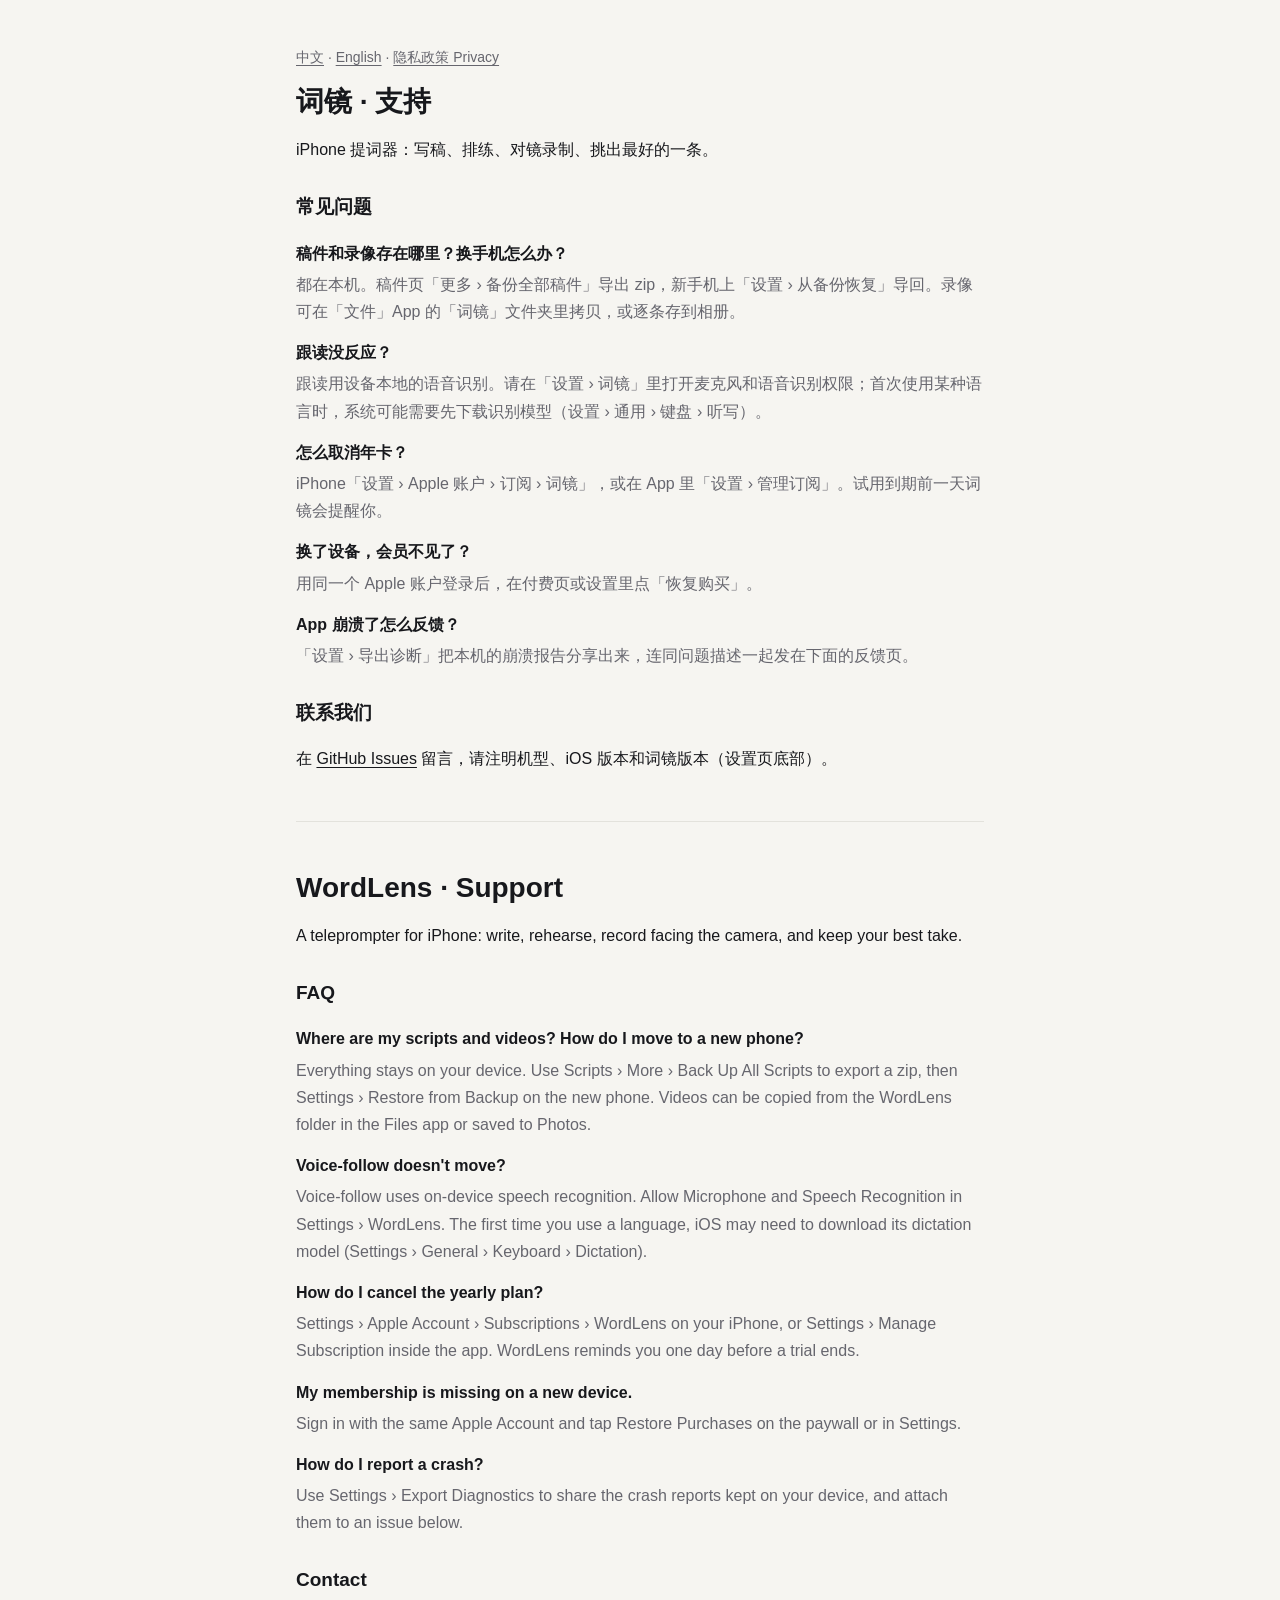
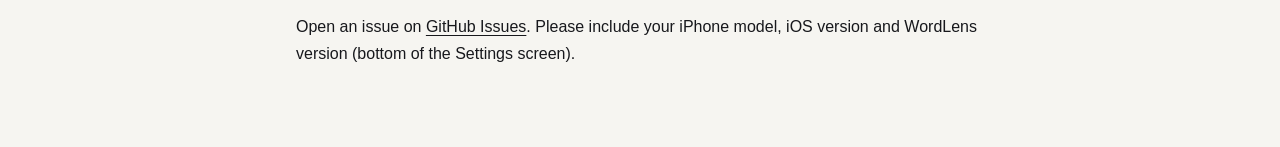
==== index.html @ 262d3c73 "docs: 隐私政策与支持页（中英双语），发布到 GitHub Pages Co-Authored-By: Claude Opus 5.5 <noreply@anthropic.com>" ====
<!doctype html>
<html lang="zh-Hans">
<head>
<meta charset="utf-8">
<meta name="viewport" content="width=device-width, initial-scale=1">
<title>词镜 WordLens · 支持 Support</title>
<link rel="stylesheet" href="style.css">
</head>
<body>
<main>
<p class="lang"><a href="#zh">中文</a> · <a href="#en">English</a> · <a href="privacy.html">隐私政策 Privacy</a></p>

<section id="zh">
<h1>词镜 · 支持</h1>
<p>iPhone 提词器：写稿、排练、对镜录制、挑出最好的一条。</p>

<h2>常见问题</h2>
<dl>
<dt>稿件和录像存在哪里？换手机怎么办？</dt>
<dd>都在本机。稿件页「更多 › 备份全部稿件」导出 zip，新手机上「设置 › 从备份恢复」导回。录像可在「文件」App 的「词镜」文件夹里拷贝，或逐条存到相册。</dd>
<dt>跟读没反应？</dt>
<dd>跟读用设备本地的语音识别。请在「设置 › 词镜」里打开麦克风和语音识别权限；首次使用某种语言时，系统可能需要先下载识别模型（设置 › 通用 › 键盘 › 听写）。</dd>
<dt>怎么取消年卡？</dt>
<dd>iPhone「设置 › Apple 账户 › 订阅 › 词镜」，或在 App 里「设置 › 管理订阅」。试用到期前一天词镜会提醒你。</dd>
<dt>换了设备，会员不见了？</dt>
<dd>用同一个 Apple 账户登录后，在付费页或设置里点「恢复购买」。</dd>
<dt>App 崩溃了怎么反馈？</dt>
<dd>「设置 › 导出诊断」把本机的崩溃报告分享出来，连同问题描述一起发在下面的反馈页。</dd>
</dl>

<h2>联系我们</h2>
<p>在 <a href="https://github.com/kawhi-z/wordlens-app/issues">GitHub Issues</a> 留言，请注明机型、iOS 版本和词镜版本（设置页底部）。</p>
</section>

<hr>

<section id="en" lang="en">
<h1>WordLens · Support</h1>
<p>A teleprompter for iPhone: write, rehearse, record facing the camera, and keep your best take.</p>

<h2>FAQ</h2>
<dl>
<dt>Where are my scripts and videos? How do I move to a new phone?</dt>
<dd>Everything stays on your device. Use Scripts › More › Back Up All Scripts to export a zip, then Settings › Restore from Backup on the new phone. Videos can be copied from the WordLens folder in the Files app or saved to Photos.</dd>
<dt>Voice-follow doesn't move?</dt>
<dd>Voice-follow uses on-device speech recognition. Allow Microphone and Speech Recognition in Settings › WordLens. The first time you use a language, iOS may need to download its dictation model (Settings › General › Keyboard › Dictation).</dd>
<dt>How do I cancel the yearly plan?</dt>
<dd>Settings › Apple Account › Subscriptions › WordLens on your iPhone, or Settings › Manage Subscription inside the app. WordLens reminds you one day before a trial ends.</dd>
<dt>My membership is missing on a new device.</dt>
<dd>Sign in with the same Apple Account and tap Restore Purchases on the paywall or in Settings.</dd>
<dt>How do I report a crash?</dt>
<dd>Use Settings › Export Diagnostics to share the crash reports kept on your device, and attach them to an issue below.</dd>
</dl>

<h2>Contact</h2>
<p>Open an issue on <a href="https://github.com/kawhi-z/wordlens-app/issues">GitHub Issues</a>. Please include your iPhone model, iOS version and WordLens version (bottom of the Settings screen).</p>
</section>
</main>
</body>
</html>
---- style.css ----
:root { --page: #f6f5f1; --text: #17181c; --secondary: #66666e; --rule: #e3e2dc; }
@media (prefers-color-scheme: dark) { :root { --page: #0e0e10; --text: #ececee; --secondary: #a0a0a8; --rule: #2a2a2e; } }
* { box-sizing: border-box; }
body { margin: 0; background: var(--page); color: var(--text);
  font: 16px/1.7 -apple-system, BlinkMacSystemFont, "PingFang SC", "Helvetica Neue", sans-serif; }
main { max-width: 720px; margin: 0 auto; padding: 32px 16px 64px; }
h1 { font-size: 28px; line-height: 1.3; margin: 8px 0 4px; }
h2 { font-size: 19px; margin: 28px 0 8px; }
a { color: inherit; text-underline-offset: 3px; }
.lang, .meta { color: var(--secondary); font-size: 14px; }
dt { font-weight: 600; margin-top: 14px; }
dd { margin: 4px 0 0; color: var(--secondary); }
hr { border: 0; border-top: 1px solid var(--rule); margin: 48px 0; }
ul { padding-left: 1.2em; }
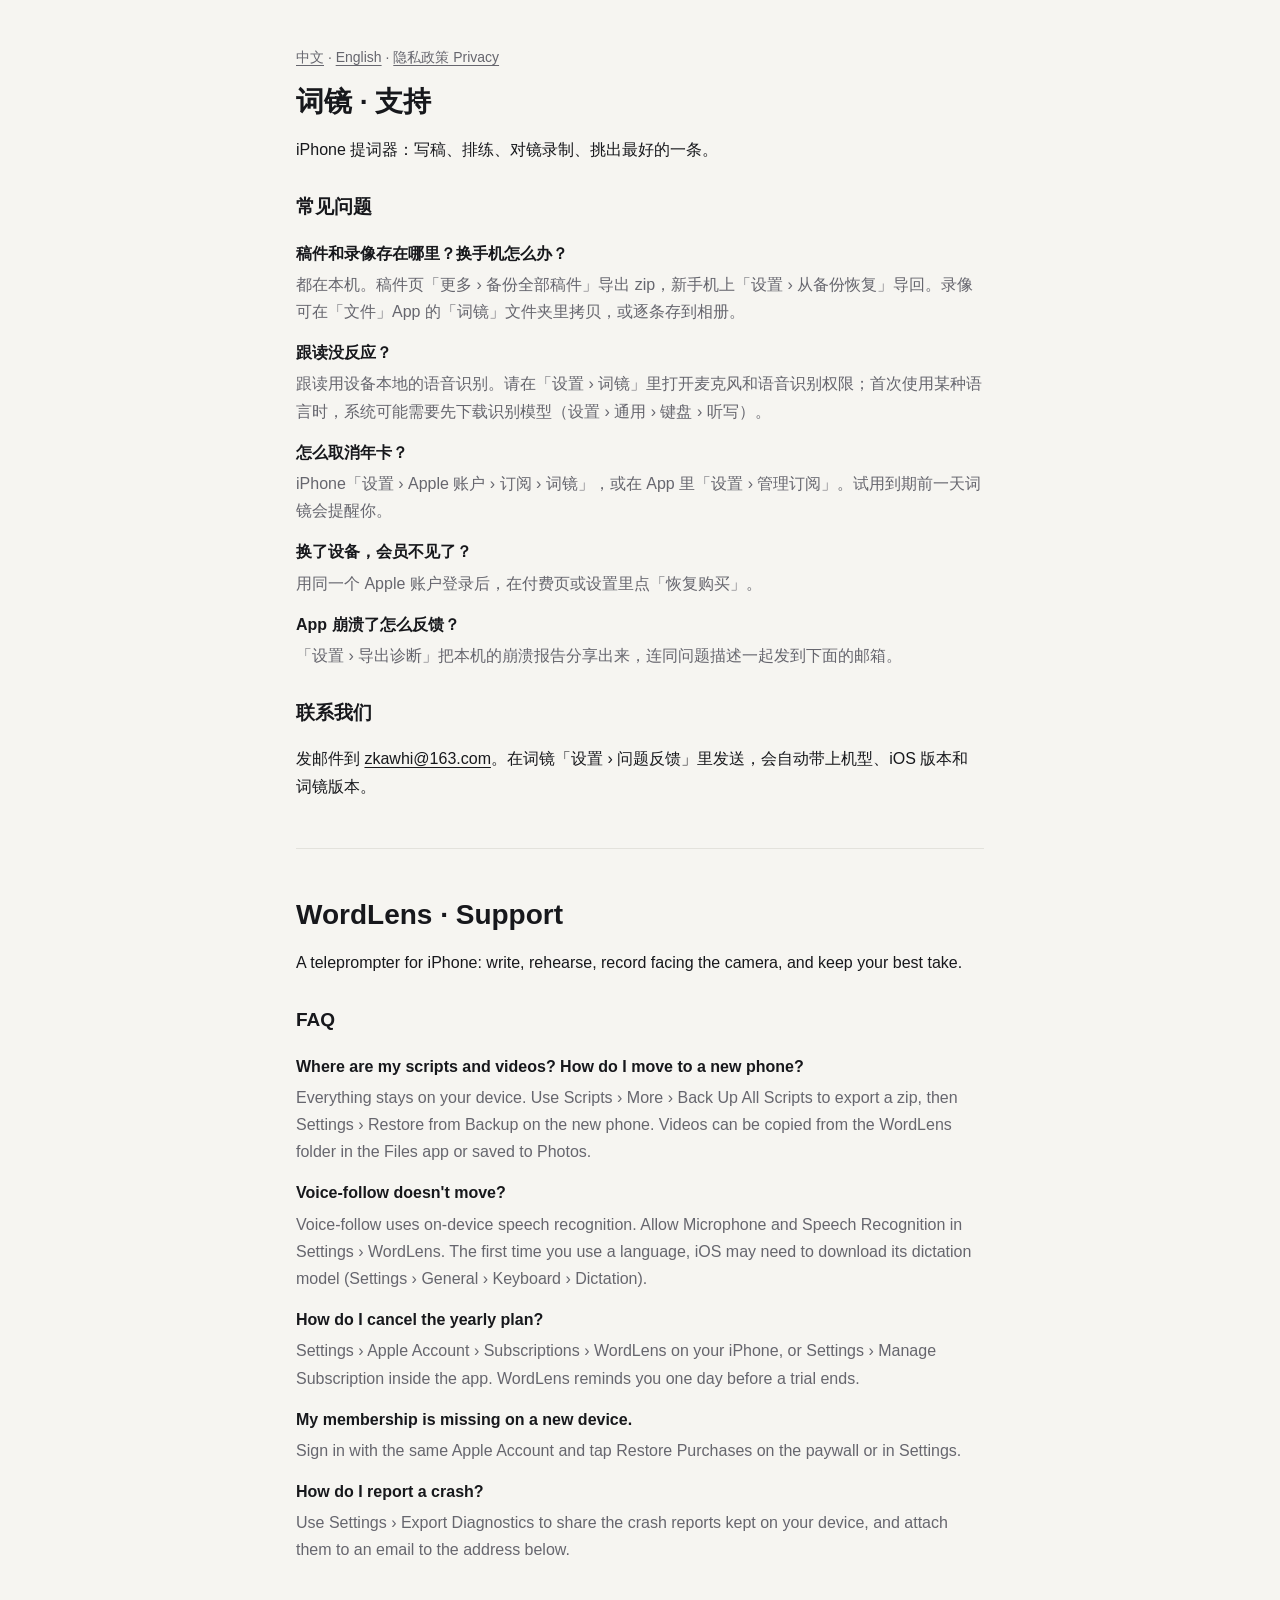
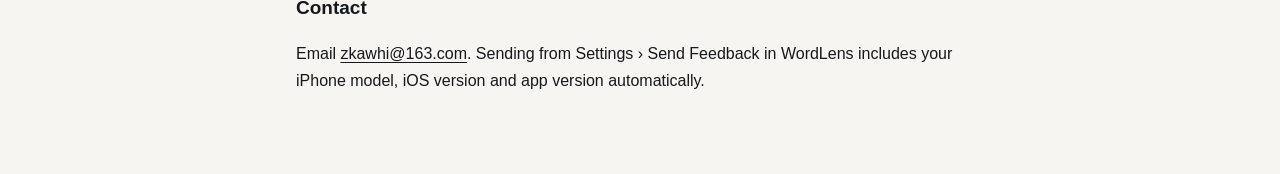
==== commit a32255a4: "feat: 问题反馈改为发邮件到 zkawhi@163.com，自动带上版本、机型和系统；隐私政策与支持页同步联系邮箱 Co-Authored-By: Claude Opus 5.5 <noreply" ====
--- a/index.html
+++ b/index.html
@@ -25,11 +25,11 @@
 <dt>换了设备，会员不见了？</dt>
 <dd>用同一个 Apple 账户登录后，在付费页或设置里点「恢复购买」。</dd>
 <dt>App 崩溃了怎么反馈？</dt>
-<dd>「设置 › 导出诊断」把本机的崩溃报告分享出来，连同问题描述一起发在下面的反馈页。</dd>
+<dd>「设置 › 导出诊断」把本机的崩溃报告分享出来，连同问题描述一起发到下面的邮箱。</dd>
 </dl>
 
 <h2>联系我们</h2>
-<p>在 <a href="https://github.com/kawhi-z/wordlens-app/issues">GitHub Issues</a> 留言，请注明机型、iOS 版本和词镜版本（设置页底部）。</p>
+<p>发邮件到 <a href="mailto:zkawhi@163.com">zkawhi@163.com</a>。在词镜「设置 › 问题反馈」里发送，会自动带上机型、iOS 版本和词镜版本。</p>
 </section>
 
 <hr>
@@ -49,11 +49,11 @@
 <dt>My membership is missing on a new device.</dt>
 <dd>Sign in with the same Apple Account and tap Restore Purchases on the paywall or in Settings.</dd>
 <dt>How do I report a crash?</dt>
-<dd>Use Settings › Export Diagnostics to share the crash reports kept on your device, and attach them to an issue below.</dd>
+<dd>Use Settings › Export Diagnostics to share the crash reports kept on your device, and attach them to an email to the address below.</dd>
 </dl>
 
 <h2>Contact</h2>
-<p>Open an issue on <a href="https://github.com/kawhi-z/wordlens-app/issues">GitHub Issues</a>. Please include your iPhone model, iOS version and WordLens version (bottom of the Settings screen).</p>
+<p>Email <a href="mailto:zkawhi@163.com">zkawhi@163.com</a>. Sending from Settings › Send Feedback in WordLens includes your iPhone model, iOS version and app version automatically.</p>
 </section>
 </main>
 </body>
